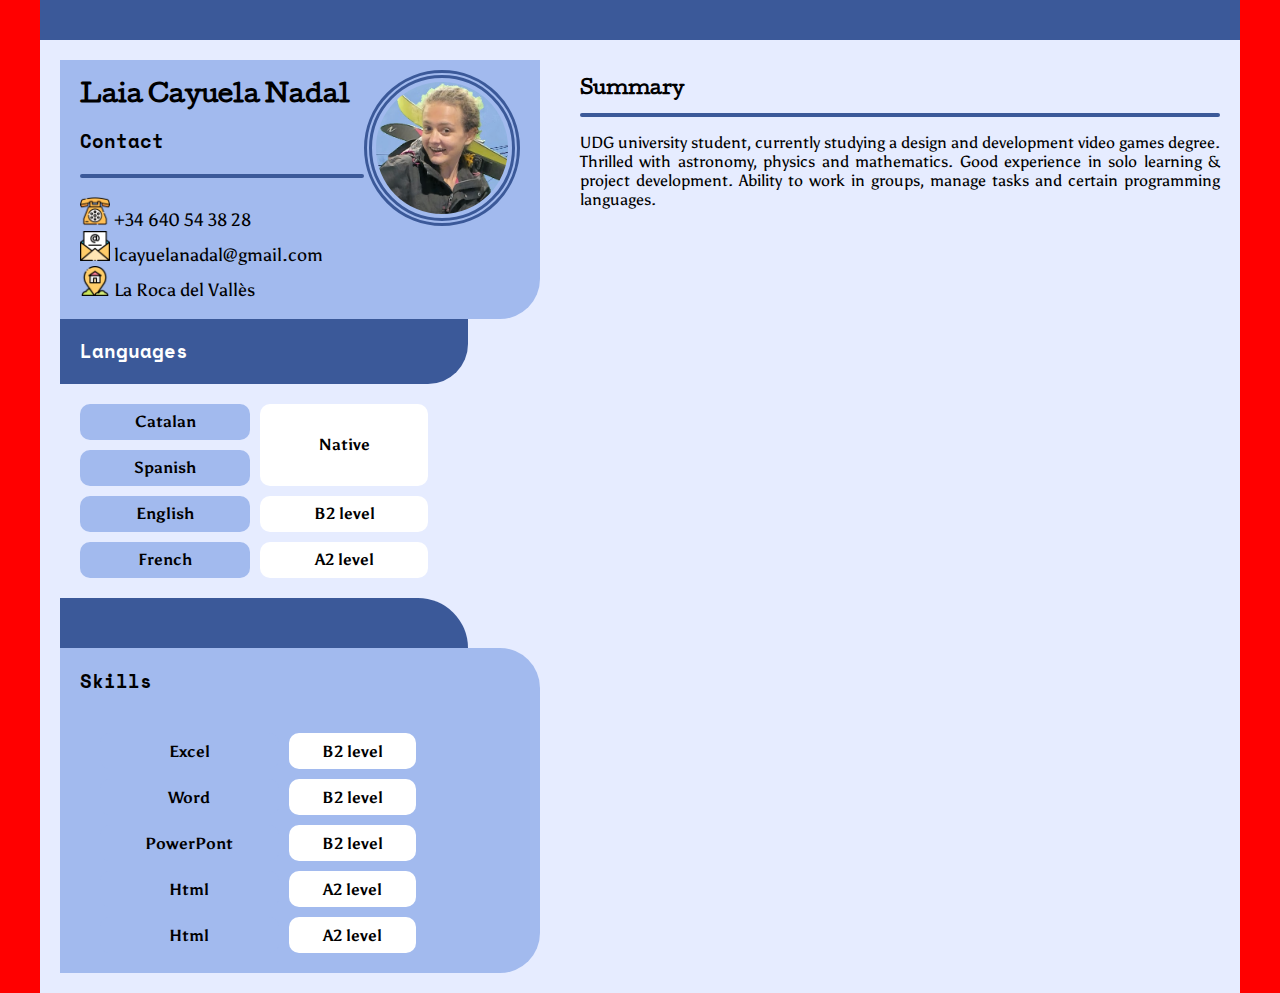
==== index.html @ 8aaf6382 "Rename cvproject.html to index.html" ====
<!DOCTYPE html>
<html>
    <head>
        <title> CV - Laia Cayuela Nadal </title>
        <link rel="stylesheet" href="CVstyle.css">
        <style> 
           @import url('https://fonts.googleapis.com/css2?family=Asul&family=Cutive&family=Space+Mono&display=swap');
        </style>
    </head>
    <body>
        <header> 
        </header>
        <aside>
            <body>
                <section class="Pestanya">
                    <img src="foto1.png" alt="Imatge Laia" class="rodona"> 
                    <h1 class="Usuari">Laia Cayuela Nadal</h1>
                    <h3>Contact</h3>
                    <hr> 
                    <dl>
                        <dt>
                            <img src="telefono.png" class="ListImg">
                            +34 640 54 38 28
                        </dt>
                        <dt>
                            <img src="correo-de-propaganda.png" class="ListImg">
                            lcayuelanadal@gmail.com
                        </dt>
                        <dt>
                            <img src="address.png" class="ListImg">
                            La Roca del Vallès
                        </dt>
                    <dl>  
                </section>
            </body>
            <section class="Idiomes">
                <header class="colored1">
                    <h3>Languages</h3>
                </header>
                <article>
                    <table>
                        <tr>
                            <td class="colored"><b>Catalan</b></td>
                            <th rowspan="2" class="nivell">Native</th>
                        </tr>
                        <tr>
                            <td class="colored"><b>Spanish</b></td>
                        </tr>
                        <tr>
                            <td class="colored"><b>English</b></td>
                            <td class="nivell">B2 level</td>
                        </tr>
                        <tr>
                            <td class="colored"><b>French</b></td>
                            <td class="nivell">A2 level</td> 
                        </tr>
                    </table>
                </article>
                <footer>
                </footer>
            </section>
            <section class="Pestanya" style="border-top-right-radius: 40px">
                <header>
                    <h3>Skills</h3>
                </header>
                <article>
                    <table class="skills">
                        <tr>
                            <td class="colored"><b>Excel</b></td>
                            <td class="nivell">B2 level</td>
                        </tr>
                        <tr>
                            <td class="colored"><b>Word</b></td>
                            <td class="nivell">B2 level</td>
                        </tr>
                        <tr>
                            <td class="colored"><b>PowerPont</b></td>
                            <td class="nivell">B2 level</td>
                        </tr>
                        <tr>
                            <td class="colored"><b>Html</b></td>
                            <td class="nivell">A2 level</td> 
                        </tr>
                        <tr>
                            <td class="colored"><b>Html</b></td>
                            <td class="nivell">A2 level</td> 
                        </tr>
                    </table>
                </article>
            </section>
        </aside> 
        <article>
            <h2>Summary</h2> 
            <hr> 
            <p>
                UDG university student, currently studying a design and development video games degree. 
                Thrilled with astronomy, physics and mathematics. 
                Good experience in solo learning & project development. 
                Ability to work in groups, manage tasks and certain programming languages.
            </p>
            <br>
        </article>


    </body>



</html>
---- CVstyle.css ----
/*image*/
.rodona{
    width: 30%;
    max-width: 200px;
    min-width: 110px;
    border-radius: 150px;
    border: 8px solid hwb(221 23% 40%);
    border-style: double;
    padding: 4px;
    float: right;
    position: relative;
    top:10px;
}

/* { outline: 1px solid white;}*/

/*Images on the list*/
.ListImg{
    width: 30px;
}

/*diferent background color for text*/
.colored{
    background-color: rgb(162, 186, 238);
    color: hwb(0 0% 100%);

}

.colored1{
    background-color: hwb(221 23% 40%);
    color: white;
}


/*inside the aside*/
.Pestanya{
    background-color: rgb(162, 186, 238);
    border-end-end-radius:40px;  
    padding-inline: 20px;
    padding-bottom: 0px;
    min-width:280px;
    float:left;
}

/*Title of the web*/
.Usuari{
    margin-bottom:10px;
    font-family: Cutive;
    font-size: x-large;
}

.Idiomes{
    display:grid;
    text-indent: 20px;
}

.skills{
   
}

aside{
    display: flex;
    float:left;
    flex-direction:column;
    margin: 20px;
    min-width:300px;
    width: 40%;
}

aside>section>header{
    border-end-end-radius: 40px;
    width: 85%;
}

aside>section>article{
    padding:10px;
    padding-left: 10px;

}

aside>section>footer{
    width: 85%;
    height: 50px;
    border-top-right-radius: 80px;
    background-color:hwb(221 23% 40%) ;
    
}

html{
    background-color: rgb(255, 0, 0);
    margin:auto;
    display: table;
}

body{
    background-color: rgb(230, 236, 255);  
    vertical-align: middle;
    max-width: 1200px;
    display:table-cell;
}

body>header{
    height: 40px;
    background-color: hwb(221 23% 40%);
}

body>article{
    padding-top: 20px;
    padding-inline: 20px;
    display:table-cell;
    min-width: 190px;
}

table{
    width: 80%;
    border-spacing: 10px;
    font-family: Asul;
}

th, td{
    border-radius: 10px; 
    padding: 3px;
    height: 30px;
    text-align: center;
}

.nivell{
    font-family: Asul;
    font-size:medium;
    font-weight:bold;
    background-color: white;
}

dt{
    font-family: Asul;
}

dl{
    font-size: large;
    font-style: normal;
}

p{
    font-family: Asul;
    text-align: justify;
}

h2{
    font-family: Cutive;
    font-size:large;
}

h3{
    font-family: Space Mono;
}

hr{
    background-color:  hwb(221 23% 40%);
    height: 2px;
    border-radius:20px;
    border-color: transparent;
}
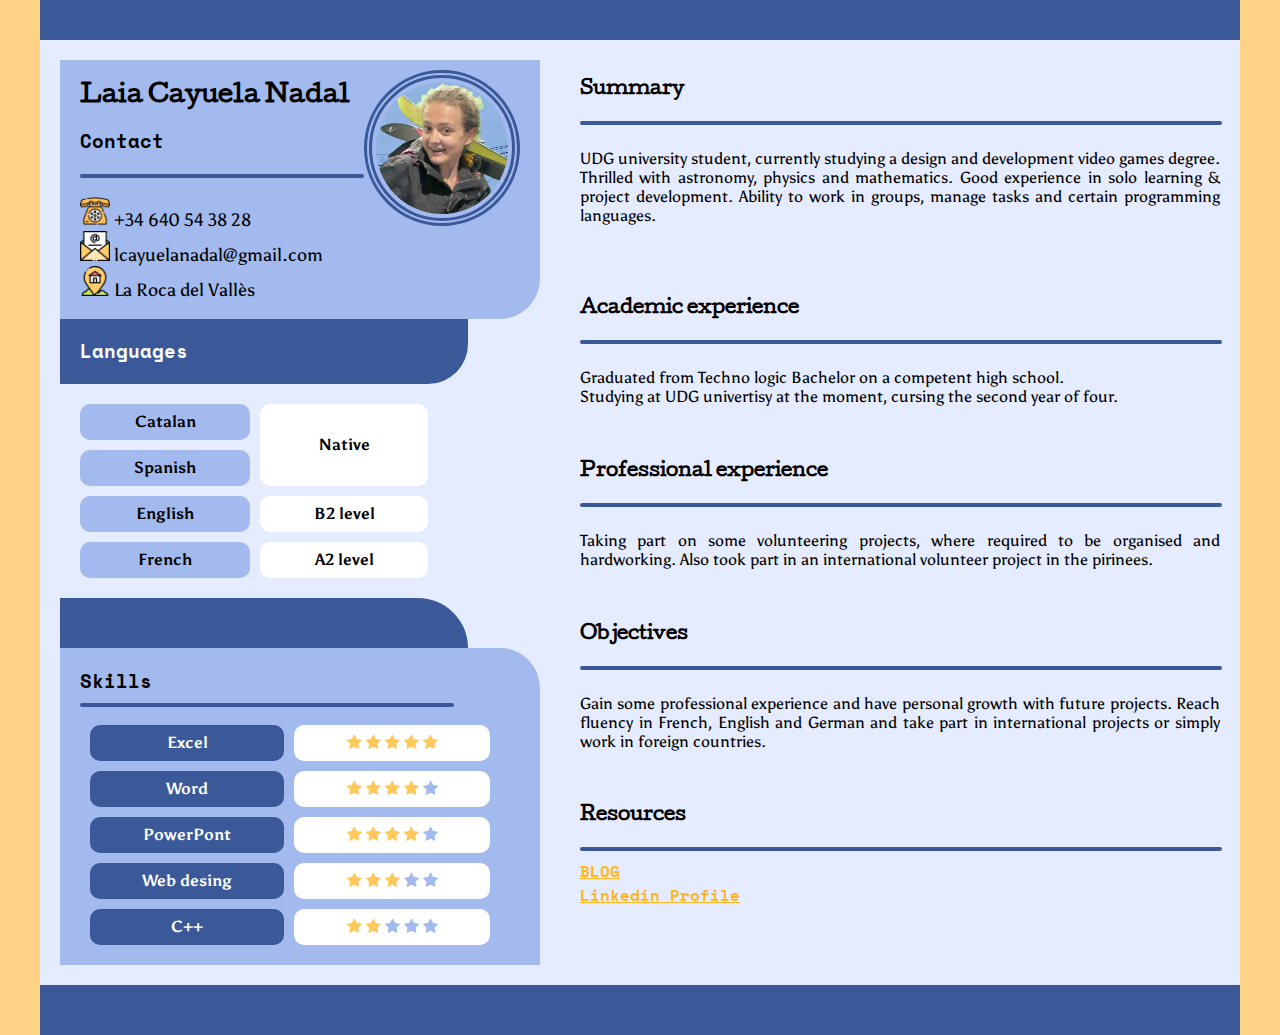
==== commit ef980ac6: "Update index.html" ====
--- a/index.html
+++ b/index.html
@@ -3,6 +3,7 @@
     <head>
         <title> CV - Laia Cayuela Nadal </title>
         <link rel="stylesheet" href="CVstyle.css">
+        <link rel="stylesheet" href="https://cdnjs.cloudflare.com/ajax/libs/font-awesome/4.7.0/css/font-awesome.min.css">
         <style> 
            @import url('https://fonts.googleapis.com/css2?family=Asul&family=Cutive&family=Space+Mono&display=swap');
         </style>
@@ -34,11 +35,11 @@
                 </section>
             </body>
             <section class="Idiomes">
-                <header class="colored1">
+                <header class="colored1" style="border-end-end-radius: 40px">
                     <h3>Languages</h3>
                 </header>
                 <article>
-                    <table>
+                    <table style="width:80%">
                         <tr>
                             <td class="colored"><b>Catalan</b></td>
                             <th rowspan="2" class="nivell">Native</th>
@@ -59,39 +60,69 @@
                 <footer>
                 </footer>
             </section>
-            <section class="Pestanya" style="border-top-right-radius: 40px">
+            <section class="Pestanya" style="border-top-right-radius: 40px;  border-end-end-radius: 0px">
                 <header>
-                    <h3>Skills</h3>
+                    <h3 style="margin-bottom:0px"><b>Skills</b></h3>
+                    <hr>
                 </header>
                 <article>
                     <table class="skills">
                         <tr>
-                            <td class="colored"><b>Excel</b></td>
-                            <td class="nivell">B2 level</td>
+                            <td class="colored1"><b>Excel</b></td>
+                            <td class="nivell">
+                                <span class="fa fa-star checked"></span>
+                                <span class="fa fa-star checked"></span>
+                                <span class="fa fa-star checked"></span>
+                                <span class="fa fa-star checked"></span>
+                                <span class="fa fa-star checked"></span>
+                            </td>
                         </tr>
                         <tr>
-                            <td class="colored"><b>Word</b></td>
-                            <td class="nivell">B2 level</td>
+                            <td class="colored1"><b>Word</b></td>
+                            <td class="nivell">
+                                <span class="fa fa-star checked"></span>
+                                <span class="fa fa-star checked"></span>
+                                <span class="fa fa-star checked"></span>
+                                <span class="fa fa-star checked"></span>
+                                <span class="fa fa-star"></span>
+                            </td>
                         </tr>
                         <tr>
-                            <td class="colored"><b>PowerPont</b></td>
-                            <td class="nivell">B2 level</td>
+                            <td class="colored1"><b>PowerPont</b></td>
+                            <td class="nivell"><span class="fa fa-star checked"></span>
+                                <span class="fa fa-star checked"></span>
+                                <span class="fa fa-star checked"></span>
+                                <span class="fa fa-star checked"></span>
+                                <span class="fa fa-star"></span>
+                            </td>
                         </tr>
                         <tr>
-                            <td class="colored"><b>Html</b></td>
-                            <td class="nivell">A2 level</td> 
+                            <td class="colored1"><b>Web desing</b></td>
+                            <td class="nivell">
+                                <span class="fa fa-star checked"></span>
+                                <span class="fa fa-star checked"></span>
+                                <span class="fa fa-star checked"></span>
+                                <span class="fa fa-star"></span>
+                                <span class="fa fa-star"></span>
+                            </td> 
                         </tr>
                         <tr>
-                            <td class="colored"><b>Html</b></td>
-                            <td class="nivell">A2 level</td> 
+                            <td class="colored1"><b>C++</b></td>
+                            <td class="nivell">
+                                <span class="fa fa-star checked"></span>
+                                <span class="fa fa-star checked"></span>
+                                <span class="fa fa-star"></span>
+                                <span class="fa fa-star"></span>
+                                <span class="fa fa-star"></span>
+                            </td> 
                         </tr>
                     </table>
                 </article>
             </section>
         </aside> 
-        <article>
+        <article class="side">
             <h2>Summary</h2> 
-            <hr> 
+            <hr>
             <p>
                 UDG university student, currently studying a design and development video games degree. 
                 Thrilled with astronomy, physics and mathematics. 
@@ -100,10 +131,39 @@
             </p>
             <br>
         </article>
+        <article class="side">
+            <h2>Academic experience</h2>
+            <hr>
+            <p>
+                Graduated from Techno logic Bachelor on a competent high school.
+                <br>Studying at UDG univertisy at the moment, cursing the second year of four.
 
-
+            </p>
+        </article>  
+        <article class="side">
+            <h2>Professional experience</h2>
+            <hr>
+            <p>
+                Taking part on some volunteering projects, where required to be organised and 
+                hardworking. Also took part in an international volunteer project in the pirinees.
+            </p>
+        </article> 
+        <article class="side">
+            <h2>Objectives</h2>
+            <hr>
+            <p>
+                Gain some professional experience and have personal growth with future projects. 
+                Reach fluency in French, English and German and 
+                take part in international projects or simply work in foreign countries.
+            </p>
+        </article>
+        <article class="side">
+            <h2>Resources</h2>
+            <hr>
+            <a href="https://sites.google.com/view/layuki-blog-gddv/p%C3%A0gina-principal">BLOG</a>
+            <a href="https://www.linkedin.com/in/laia-cayuela-nadal-44a7aa250?lipi=urn%3Ali%3Apage%3Ad_flagship3_profile_view_base_contact_details%3BBNl5RBAXSmy0miik7dwrYg%3D%3D">Linkedin Profile</a>
+        </article>  
+        <footer>
+        </footer>
     </body>
-
-
-
 </html>
--- a/CVstyle.css
+++ b/CVstyle.css
@@ -12,7 +12,7 @@
     top:10px;
 }
 
-/* { outline: 1px solid white;}*/
+
 
 /*Images on the list*/
 .ListImg{
@@ -31,13 +31,21 @@
     color: white;
 }
 
+.side{
+    display:flex;
+    flex-direction: column;
+    float:rigth;
+}
+
+.side>hr{
+    width: 100%;
+}
 
 /*inside the aside*/
 .Pestanya{
     background-color: rgb(162, 186, 238);
     border-end-end-radius:40px;  
     padding-inline: 20px;
-    padding-bottom: 0px;
     min-width:280px;
     float:left;
 }
@@ -54,8 +62,19 @@
     text-indent: 20px;
 }
 
+.fa-star{
+    color:rgb(162, 186, 238);
+}
+
+.checked {
+    color: #ffc85b;
+  }
+
 .skills{
-   
+   position: relative;
+   left:-10px;
+   margin-top:-10px;
+   width:100%;
 }
 
 aside{
@@ -68,14 +87,21 @@
 }
 
 aside>section>header{
-    border-end-end-radius: 40px;
     width: 85%;
 }
 
 aside>section>article{
     padding:10px;
     padding-left: 10px;
+    display: flex;
+}
 
+body>footer{
+    height: 50px; 
+    width:100%;
+    background-color:hwb(221 23% 40%) ;
+    display: flex;
+    flex-direction: column;
 }
 
 aside>section>footer{
@@ -87,9 +113,15 @@
 }
 
 html{
-    background-color: rgb(255, 0, 0);
+    background-color: #ffd285;
     margin:auto;
     display: table;
+}
+
+a{
+    font-family: Space Mono;
+    color:#ffb625;
+    font-weight: bold;
 }
 
 body{
@@ -112,7 +144,6 @@
 }
 
 table{
-    width: 80%;
     border-spacing: 10px;
     font-family: Asul;
 }
@@ -121,6 +152,7 @@
     border-radius: 10px; 
     padding: 3px;
     height: 30px;
+    padding-inline:10px;
     text-align: center;
 }
 
@@ -160,9 +192,3 @@
     border-radius:20px;
     border-color: transparent;
 }
-
-
-
-
-
-
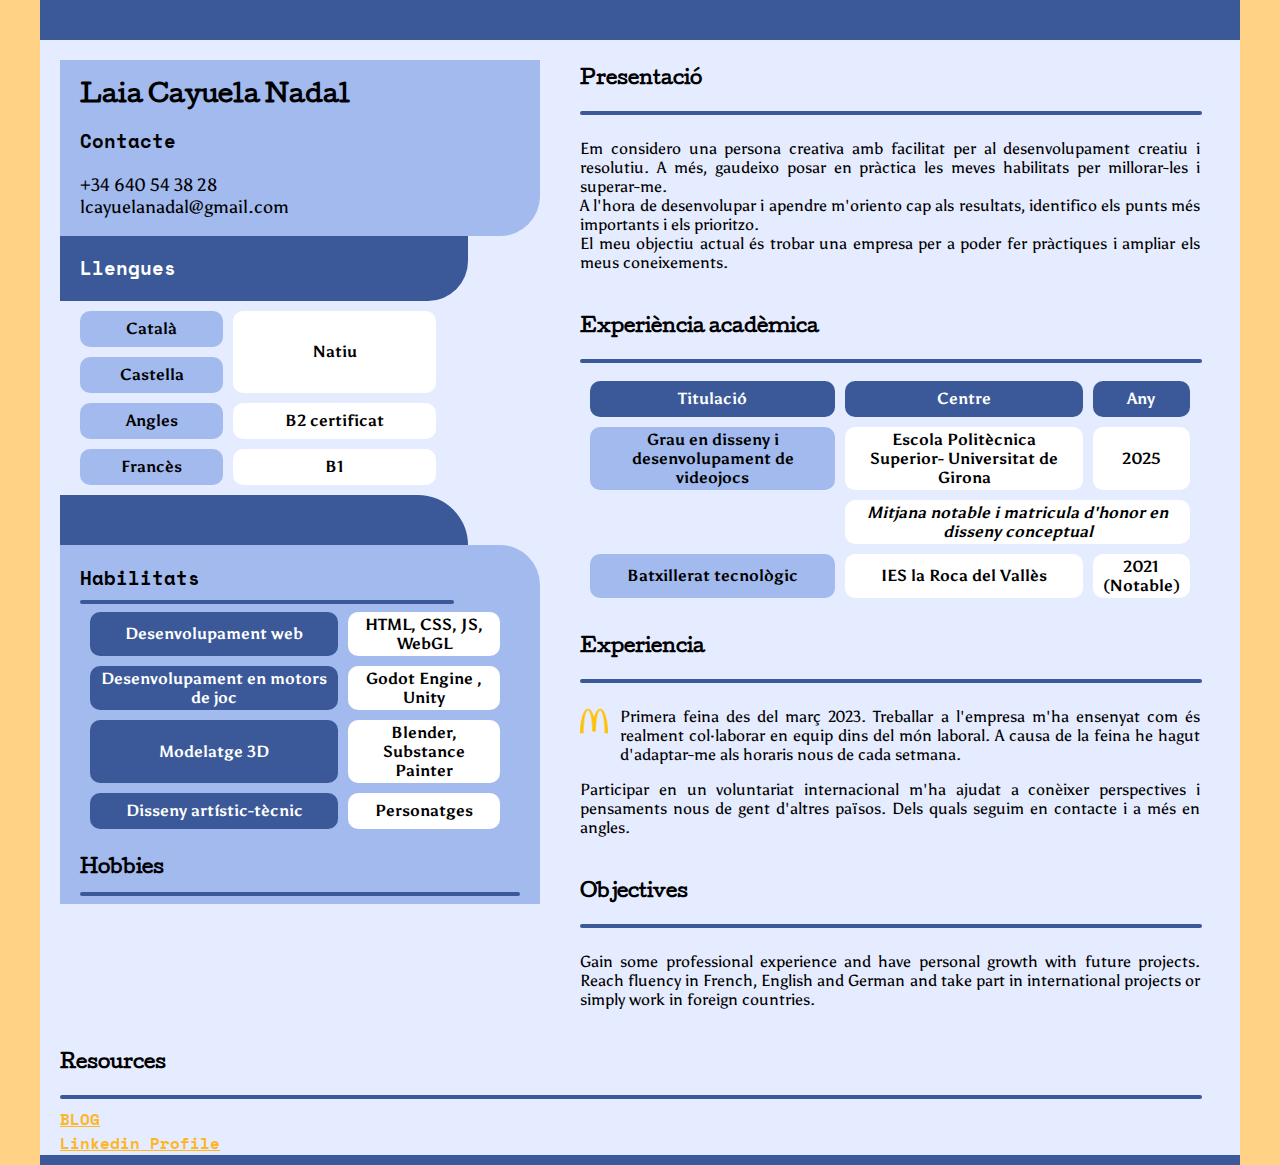
==== commit 2de91224: "cv" ====
--- a/index.html
+++ b/index.html
@@ -14,46 +14,42 @@
         <aside>
             <body>
                 <section class="Pestanya">
-                    <img src="foto1.png" alt="Imatge Laia" class="rodona"> 
+                    <!<img src="foto1.png" alt="Imatge Laia" class="rodona"> 
                     <h1 class="Usuari">Laia Cayuela Nadal</h1>
-                    <h3>Contact</h3>
-                    <hr> 
+                    <h3>Contacte</h3>
+                    <!hr> 
                     <dl>
                         <dt>
-                            <img src="telefono.png" class="ListImg">
+                            <!img src="telefono.png" class="ListImg">
                             +34 640 54 38 28
                         </dt>
                         <dt>
-                            <img src="correo-de-propaganda.png" class="ListImg">
+                            <!img src="correo-de-propaganda.png" class="ListImg">
                             lcayuelanadal@gmail.com
-                        </dt>
-                        <dt>
-                            <img src="address.png" class="ListImg">
-                            La Roca del Vallès
                         </dt>
                     <dl>  
                 </section>
             </body>
             <section class="Idiomes">
                 <header class="colored1" style="border-end-end-radius: 40px">
-                    <h3>Languages</h3>
+                    <h3>Llengues</h3>
                 </header>
                 <article>
                     <table style="width:80%">
                         <tr>
-                            <td class="colored"><b>Catalan</b></td>
-                            <th rowspan="2" class="nivell">Native</th>
+                            <td class="colored"><b>Català</b></td>
+                            <th rowspan="2" class="nivell">Natiu</th>
                         </tr>
                         <tr>
-                            <td class="colored"><b>Spanish</b></td>
+                            <td class="colored"><b>Castella</b></td>
                         </tr>
                         <tr>
-                            <td class="colored"><b>English</b></td>
-                            <td class="nivell">B2 level</td>
+                            <td class="colored"><b>Angles</b></td>
+                            <td class="nivell">B2 certificat</td>
                         </tr>
                         <tr>
-                            <td class="colored"><b>French</b></td>
-                            <td class="nivell">A2 level</td> 
+                            <td class="colored"><b>Francès</b></td>
+                            <td class="nivell">B1</td> 
                         </tr>
                     </table>
                 </article>
@@ -62,91 +58,96 @@
             </section>
             <section class="Pestanya" style="border-top-right-radius: 40px;  border-end-end-radius: 0px">
                 <header>
-                    <h3 style="margin-bottom:0px"><b>Skills</b></h3>
+                    <h3 style="margin-bottom:0px">Habilitats</b></h3>
                     <hr>
                 </header>
                 <article>
                     <table class="skills">
-                        <tr>
-                            <td class="colored1"><b>Excel</b></td>
+                        <tr >
+                            <td style="width:62%" class="colored1"><b>Desenvolupament web</b></td>
                             <td class="nivell">
-                                <span class="fa fa-star checked"></span>
-                                <span class="fa fa-star checked"></span>
-                                <span class="fa fa-star checked"></span>
-                                <span class="fa fa-star checked"></span>
-                                <span class="fa fa-star checked"></span>
+                                HTML, CSS, JS, WebGL
                             </td>
                         </tr>
                         <tr>
-                            <td class="colored1"><b>Word</b></td>
+                            <td class="colored1"><b>Desenvolupament en motors de joc</b></td>
                             <td class="nivell">
-                                <span class="fa fa-star checked"></span>
-                                <span class="fa fa-star checked"></span>
-                                <span class="fa fa-star checked"></span>
-                                <span class="fa fa-star checked"></span>
-                                <span class="fa fa-star"></span>
+                                Godot Engine , Unity
                             </td>
                         </tr>
                         <tr>
-                            <td class="colored1"><b>PowerPont</b></td>
-                            <td class="nivell"><span class="fa fa-star checked"></span>
-                                <span class="fa fa-star checked"></span>
-                                <span class="fa fa-star checked"></span>
-                                <span class="fa fa-star checked"></span>
-                                <span class="fa fa-star"></span>
+                            <td class="colored1"><b>Modelatge 3D</b></td>
+                            <td class="nivell">
+                                Blender, Substance Painter
                             </td>
                         </tr>
                         <tr>
-                            <td class="colored1"><b>Web desing</b></td>
+                            <td class="colored1"><b>Disseny artístic-tècnic</b></td>
                             <td class="nivell">
-                                <span class="fa fa-star checked"></span>
-                                <span class="fa fa-star checked"></span>
-                                <span class="fa fa-star checked"></span>
-                                <span class="fa fa-star"></span>
-                                <span class="fa fa-star"></span>
-                            </td> 
-                        </tr>
-                        <tr>
-                            <td class="colored1"><b>C++</b></td>
-                            <td class="nivell">
-                                <span class="fa fa-star checked"></span>
-                                <span class="fa fa-star checked"></span>
-                                <span class="fa fa-star"></span>
-                                <span class="fa fa-star"></span>
-                                <span class="fa fa-star"></span>
-                            </td> 
+                                Personatges 
+                            </td>
                         </tr>
                     </table>
                 </article>
+                <h2>Hobbies</h2>
+                <hr>
+                <dt>
+                    
+                </dt>
+                
             </section>
         </aside> 
         <article class="side">
-            <h2>Summary</h2> 
+            <h2>Presentació</h2> 
             <hr>
             <p>
-                UDG university student, currently studying a design and development video games degree. 
-                Thrilled with astronomy, physics and mathematics. 
-                Good experience in solo learning & project development. 
-                Ability to work in groups, manage tasks and certain programming languages.
-            </p>
-            <br>
+                Em considero una persona creativa amb facilitat per al desenvolupament creatiu i 
+                resolutiu. A més, gaudeixo posar en pràctica les meves habilitats per millorar-les i superar-me.
+                <br>
+                A l'hora de desenvolupar i apendre m'oriento cap als resultats, identifico els punts més importants
+                i els prioritzo.
+                <br>
+                El meu objectiu actual és trobar una empresa per a poder fer pràctiques i ampliar els meus coneixements.
+                </p>
         </article>
         <article class="side">
-            <h2>Academic experience</h2>
+            <h2>Experiència acadèmica</h2>
             <hr>
-            <p>
-                Graduated from Techno logic Bachelor on a competent high school.
-                <br>Studying at UDG univertisy at the moment, cursing the second year of four.
-
-            </p>
+            <table style="width:100%">
+                <tr>
+                    <th   class="colored1" style="width:45%"><b>Titulació</b></th>
+                    <th  class="colored1" style="width:45%">Centre</th>
+                    <th  class="colored1" style="width:10%">Any</th>
+                </tr>
+                <tr>
+                    <td class="colored"><b>Grau en disseny i desenvolupament de videojocs </b></td>
+                    <td  class="nivell">Escola Politècnica Superior- Universitat de Girona</td>
+                    <td  class="nivell">2025</td>
+                </tr>
+                <tr>
+                    <td></td>
+                    <td  colspan="2" class="nivell"><em>Mitjana notable i matricula d'honor en disseny conceptual</em></td>
+                </tr>
+                <tr>
+                    <td class="colored"><b>Batxillerat tecnològic</b></td>
+                    <td class="nivell">IES la Roca del Vallès</td>
+                    <td  class="nivell">2021 (Notable)</td>
+                </tr>
+            </table>
         </article>  
         <article class="side">
-            <h2>Professional experience</h2>
+            <h2>Experiencia </h2>
             <hr>
-            <p>
-                Taking part on some volunteering projects, where required to be organised and 
-                hardworking. Also took part in an international volunteer project in the pirinees.
-            </p>
+                <ul class="MacD">
+                    <li >         
+                        Primera feina des del març 2023. Treballar a l'empresa m'ha ensenyat com és realment col·laborar en equip 
+                        dins del món laboral. A causa de la feina he hagut d'adaptar-me als horaris nous de cada setmana.
+                    </li>
+                </ul>
+                <p>
+                    Participar en un voluntariat internacional m'ha ajudat a conèixer perspectives i pensaments 
+                    nous de gent d'altres països. Dels quals seguim en contacte i a més en angles. 
+                </p>
         </article> 
         <article class="side">
             <h2>Objectives</h2>
--- a/CVstyle.css
+++ b/CVstyle.css
@@ -12,11 +12,19 @@
     top:10px;
 }
 
-
+.MacD{
+    list-style: none;
+    background-image: url('mcd.png');
+    background-repeat: no-repeat;
+    background-position: top-left;
+    background-size: 28px;
+    margin-bottom: 0px;
+}
 
 /*Images on the list*/
 .ListImg{
-    width: 30px;
+    width: 20px;
+    padding-right: 8px;
 }
 
 /*diferent background color for text*/
@@ -77,6 +85,11 @@
    width:100%;
 }
 
+li{
+    font-family: Asul;
+    text-align: justify;
+}
+
 aside{
     display: flex;
     float:left;
@@ -91,13 +104,13 @@
 }
 
 aside>section>article{
-    padding:10px;
+    /*padding:10px;*/
     padding-left: 10px;
     display: flex;
 }
 
 body>footer{
-    height: 50px; 
+    height:10px; 
     width:100%;
     background-color:hwb(221 23% 40%) ;
     display: flex;
@@ -137,10 +150,11 @@
 }
 
 body>article{
-    padding-top: 20px;
+    padding-top: 10px;
     padding-inline: 20px;
     display:table-cell;
     min-width: 190px;
+    margin-right: 20px;
 }
 
 table{
@@ -165,6 +179,7 @@
 
 dt{
     font-family: Asul;
+    display: flex;
 }
 
 dl{
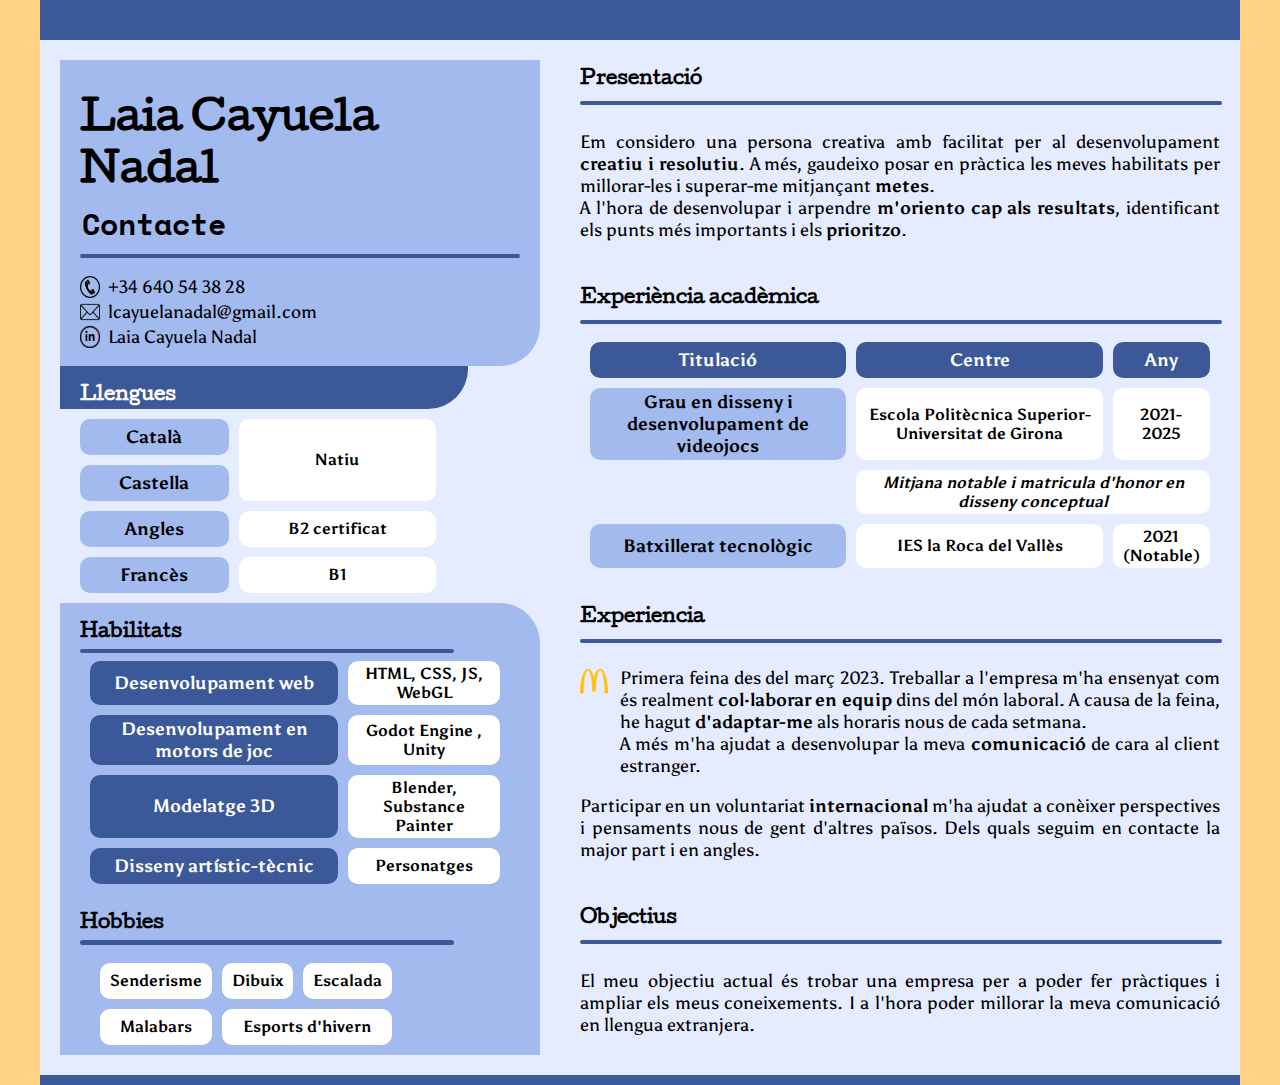
==== commit 163d868c: "a" ====
--- a/index.html
+++ b/index.html
@@ -17,22 +17,26 @@
                     <!<img src="foto1.png" alt="Imatge Laia" class="rodona"> 
                     <h1 class="Usuari">Laia Cayuela Nadal</h1>
                     <h3>Contacte</h3>
-                    <!hr> 
+                    <hr> 
                     <dl>
                         <dt>
-                            <!img src="telefono.png" class="ListImg">
+                            <img src="telefono.png" class="ListImg">
                             +34 640 54 38 28
                         </dt>
                         <dt>
-                            <!img src="correo-de-propaganda.png" class="ListImg">
+                            <img src="correo-de-propaganda.png" class="ListImg">
                             lcayuelanadal@gmail.com
+                        </dt>
+                        <dt>
+                            <img src="lnkdnl.png" class="ListImg">
+                           Laia Cayuela Nadal
                         </dt>
                     <dl>  
                 </section>
             </body>
             <section class="Idiomes">
                 <header class="colored1" style="border-end-end-radius: 40px">
-                    <h3>Llengues</h3>
+                    <h2>Llengues</h2>
                 </header>
                 <article>
                     <table style="width:80%">
@@ -53,12 +57,10 @@
                         </tr>
                     </table>
                 </article>
-                <footer>
-                </footer>
             </section>
             <section class="Pestanya" style="border-top-right-radius: 40px;  border-end-end-radius: 0px">
                 <header>
-                    <h3 style="margin-bottom:0px">Habilitats</b></h3>
+                    <h2>Habilitats</h2>
                     <hr>
                 </header>
                 <article>
@@ -89,11 +91,24 @@
                         </tr>
                     </table>
                 </article>
-                <h2>Hobbies</h2>
-                <hr>
-                <dt>
-                    
-                </dt>
+                <header>
+                    <h2>Hobbies</h2>
+                    <hr style = "height: 3px;">
+                </header>
+                <article>
+                        <table>
+                            <tr>
+                                <td class="nivell">Senderisme</td>
+                                <td class="nivell">Dibuix</td>
+                                <td class="nivell">Escalada</td>
+                            </tr>
+                            <tr>
+                                <td class="nivell">Malabars</td>
+                                <td colspan="2"class="nivell">Esports d'hivern</td>
+                            </tr>
+                        </table>
+                </article>
+               
                 
             </section>
         </aside> 
@@ -101,13 +116,12 @@
             <h2>Presentació</h2> 
             <hr>
             <p>
-                Em considero una persona creativa amb facilitat per al desenvolupament creatiu i 
-                resolutiu. A més, gaudeixo posar en pràctica les meves habilitats per millorar-les i superar-me.
+                Em considero una persona creativa amb facilitat per al desenvolupament <strong>creatiu i 
+                resolutiu</strong>. A més, gaudeixo posar en pràctica les meves habilitats per millorar-les i superar-me 
+                mitjançant <strong>metes</strong>. 
                 <br>
-                A l'hora de desenvolupar i apendre m'oriento cap als resultats, identifico els punts més importants
-                i els prioritzo.
-                <br>
-                El meu objectiu actual és trobar una empresa per a poder fer pràctiques i ampliar els meus coneixements.
+                A l'hora de desenvolupar i arpendre <strong>m'oriento cap als resultats</strong>, identificant els punts més importants
+                i els <strong>prioritzo</strong>.
                 </p>
         </article>
         <article class="side">
@@ -122,7 +136,7 @@
                 <tr>
                     <td class="colored"><b>Grau en disseny i desenvolupament de videojocs </b></td>
                     <td  class="nivell">Escola Politècnica Superior- Universitat de Girona</td>
-                    <td  class="nivell">2025</td>
+                    <td  class="nivell">2021-2025</td>
                 </tr>
                 <tr>
                     <td></td>
@@ -140,30 +154,25 @@
             <hr>
                 <ul class="MacD">
                     <li >         
-                        Primera feina des del març 2023. Treballar a l'empresa m'ha ensenyat com és realment col·laborar en equip 
-                        dins del món laboral. A causa de la feina he hagut d'adaptar-me als horaris nous de cada setmana.
+                        Primera feina des del març 2023. Treballar a l'empresa m'ha ensenyat com és realment <strong>col·laborar en equip</strong> 
+                        dins del món laboral. A causa de la feina, he hagut <strong>d'adaptar-me</strong> als horaris nous de cada setmana.
+                        <br>
+                        A més m'ha ajudat a desenvolupar la meva <strong>comunicació</strong> de cara al client estranger.
                     </li>
                 </ul>
                 <p>
-                    Participar en un voluntariat internacional m'ha ajudat a conèixer perspectives i pensaments 
-                    nous de gent d'altres països. Dels quals seguim en contacte i a més en angles. 
+                    Participar en un voluntariat <strong> internacional </strong>m'ha ajudat a conèixer perspectives i pensaments 
+                    nous de gent d'altres països. Dels quals seguim en contacte la major part i en angles. 
                 </p>
         </article> 
         <article class="side">
-            <h2>Objectives</h2>
+            <h2>Objectius</h2>
             <hr>
             <p>
-                Gain some professional experience and have personal growth with future projects. 
-                Reach fluency in French, English and German and 
-                take part in international projects or simply work in foreign countries.
+                El meu objectiu actual és trobar una empresa per a poder fer pràctiques i ampliar els meus coneixements. I a l'hora poder
+                millorar la meva comunicació en llengua extranjera. 
             </p>
         </article>
-        <article class="side">
-            <h2>Resources</h2>
-            <hr>
-            <a href="https://sites.google.com/view/layuki-blog-gddv/p%C3%A0gina-principal">BLOG</a>
-            <a href="https://www.linkedin.com/in/laia-cayuela-nadal-44a7aa250?lipi=urn%3Ali%3Apage%3Ad_flagship3_profile_view_base_contact_details%3BBNl5RBAXSmy0miik7dwrYg%3D%3D">Linkedin Profile</a>
-        </article>  
         <footer>
         </footer>
     </body>
--- a/CVstyle.css
+++ b/CVstyle.css
@@ -62,7 +62,7 @@
 .Usuari{
     margin-bottom:10px;
     font-family: Cutive;
-    font-size: x-large;
+    font-size: 40px;
 }
 
 .Idiomes{
@@ -154,7 +154,7 @@
     padding-inline: 20px;
     display:table-cell;
     min-width: 190px;
-    margin-right: 20px;
+    padding-right: 20px;
 }
 
 table{
@@ -176,10 +176,15 @@
     font-weight:bold;
     background-color: white;
 }
+dt,p,li,td,th{
+    font-size: 18px;
+}
 
 dt{
     font-family: Asul;
     display: flex;
+    margin-bottom: 3px;
+    
 }
 
 dl{
@@ -195,9 +200,12 @@
 h2{
     font-family: Cutive;
     font-size:large;
+    margin-bottom: 5px;
 }
 
 h3{
+    font-size: 30px;
+    margin:2px;
     font-family: Space Mono;
 }
 
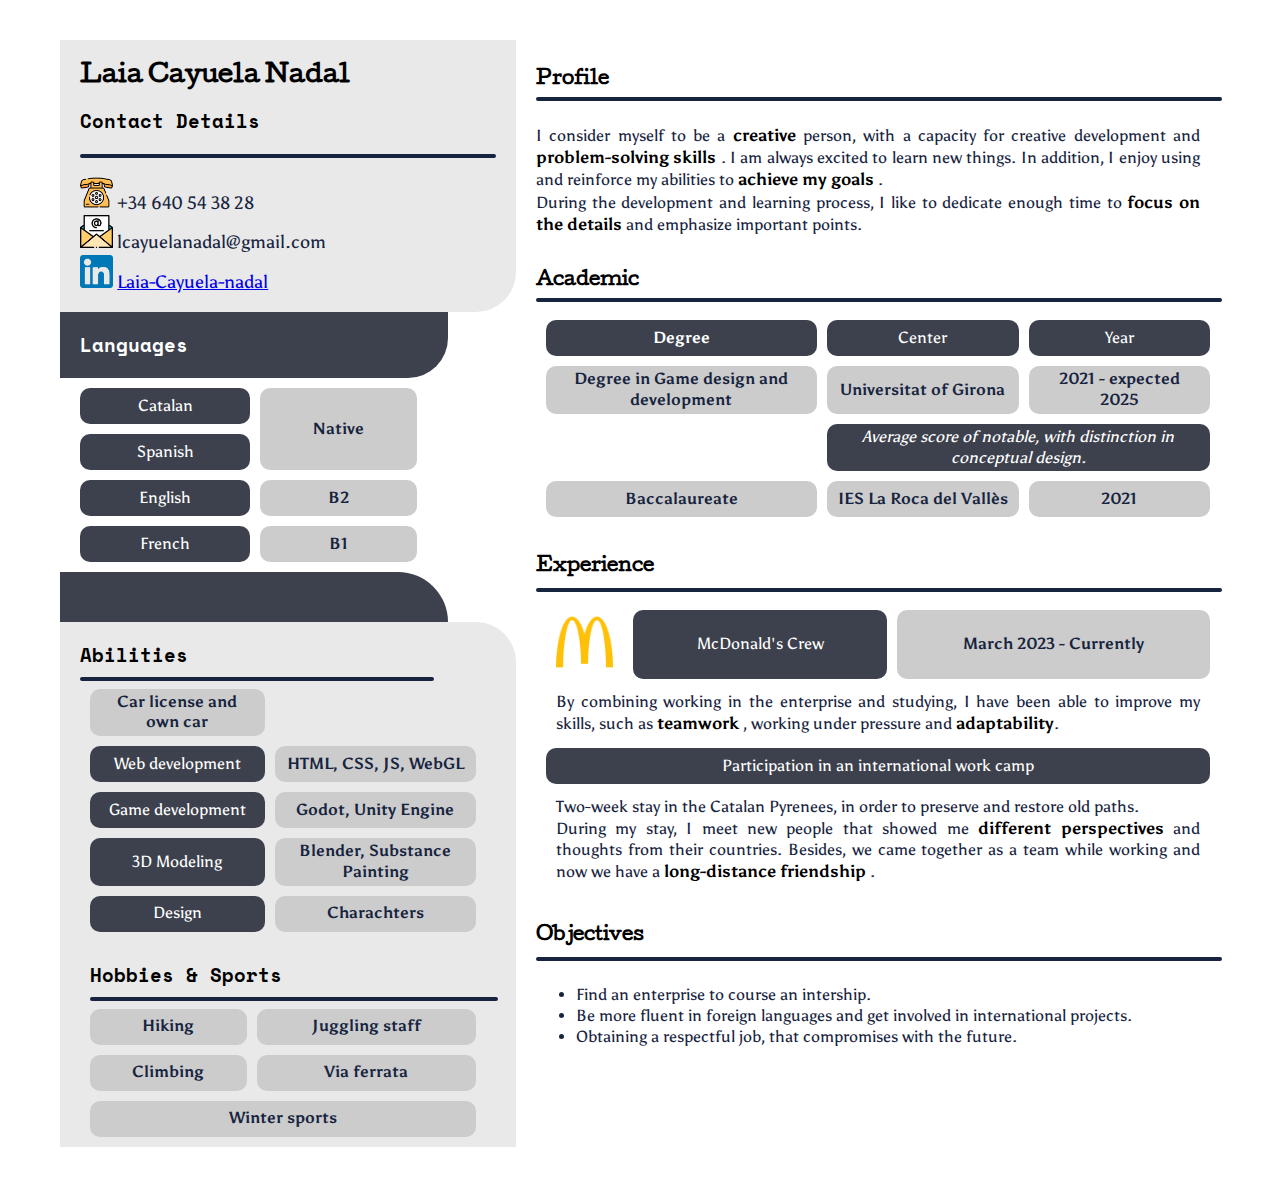
==== commit 0662ea5e: "Change index" ====
--- a/index.html
+++ b/index.html
@@ -8,15 +8,16 @@
            @import url('https://fonts.googleapis.com/css2?family=Asul&family=Cutive&family=Space+Mono&display=swap');
         </style>
     </head>
+    <header>
+        
+    </header>
     <body>
-        <header> 
-        </header>
         <aside>
             <body>
                 <section class="Pestanya">
-                    <!<img src="foto1.png" alt="Imatge Laia" class="rodona"> 
+                    <!img src="foto3.jpeg" alt="Imatge Laia" class="rodona"> 
                     <h1 class="Usuari">Laia Cayuela Nadal</h1>
-                    <h3>Contacte</h3>
+                    <h3>Contact Details</h3>
                     <hr> 
                     <dl>
                         <dt>
@@ -28,152 +29,168 @@
                             lcayuelanadal@gmail.com
                         </dt>
                         <dt>
-                            <img src="lnkdnl.png" class="ListImg">
-                           Laia Cayuela Nadal
+                            <img src="Linkedin.png" class="ListImg">
+                            <a href="www.linkedin.com/in/laia-cayuela-nadal-">Laia-Cayuela-nadal</a>
                         </dt>
                     <dl>  
                 </section>
             </body>
             <section class="Idiomes">
                 <header class="colored1" style="border-end-end-radius: 40px">
-                    <h2>Llengues</h2>
+                    <h3>Languages</h3>
                 </header>
                 <article>
                     <table style="width:80%">
                         <tr>
-                            <td class="colored"><b>Català</b></td>
-                            <th rowspan="2" class="nivell">Natiu</th>
+                            <td class="colored">Catalan</td>
+                            <th rowspan="2" class="nivell">Native</th>
                         </tr>
                         <tr>
-                            <td class="colored"><b>Castella</b></td>
+                            <td class="colored">Spanish</td>
                         </tr>
                         <tr>
-                            <td class="colored"><b>Angles</b></td>
-                            <td class="nivell">B2 certificat</td>
+                            <td class="colored">English</td>
+                            <td class="nivell">B2 </td>
                         </tr>
                         <tr>
-                            <td class="colored"><b>Francès</b></td>
+                            <td class="colored">French</td>
                             <td class="nivell">B1</td> 
                         </tr>
                     </table>
                 </article>
+                <footer>
+                </footer>
             </section>
             <section class="Pestanya" style="border-top-right-radius: 40px;  border-end-end-radius: 0px">
                 <header>
-                    <h2>Habilitats</h2>
+                    <h3 style="margin-bottom:0px"><b>Abilities</b></h3>
                     <hr>
                 </header>
-                <article>
+                <article class="side">
                     <table class="skills">
-                        <tr >
-                            <td style="width:62%" class="colored1"><b>Desenvolupament web</b></td>
+                        <td class="nivell">Car license and own car</td>
+                        <tr>
+                            <td class="colored1">Web development</td>
                             <td class="nivell">
-                                HTML, CSS, JS, WebGL
+                               HTML, CSS, JS, WebGL
                             </td>
                         </tr>
                         <tr>
-                            <td class="colored1"><b>Desenvolupament en motors de joc</b></td>
+                            <td class="colored1">Game development</td>
                             <td class="nivell">
-                                Godot Engine , Unity
+                               Godot, Unity Engine
                             </td>
                         </tr>
                         <tr>
-                            <td class="colored1"><b>Modelatge 3D</b></td>
+                            <td class="colored1">3D Modeling</td>
                             <td class="nivell">
-                                Blender, Substance Painter
-                            </td>
+                                Blender, Substance Painting
+                            </td> 
                         </tr>
                         <tr>
-                            <td class="colored1"><b>Disseny artístic-tècnic</b></td>
+                            <td class="colored1">Design</td>
                             <td class="nivell">
-                                Personatges 
-                            </td>
+                                Charachters
+                            </td> 
+                        </tr>
+                    </table>
+                    <h3 style="margin-bottom:0px"><b>Hobbies & Sports</b></h3>
+                    <hr>
+                    <table class="skills">
+                        <tr>
+                            <td class="nivell"><b>Hiking</b></td>
+                            <td class="nivell"><b>Juggling staff</b></td>
+                        </tr>
+                        <tr>
+                            <td class="nivell"><b>Climbing</b></td>
+                            <td class="nivell"><b>Via ferrata</b></td>
+                        </tr>
+                        <tr>
+                          <td class="nivell" colspan="2"><b>Winter sports</b></td>  
                         </tr>
                     </table>
                 </article>
-                <header>
-                    <h2>Hobbies</h2>
-                    <hr style = "height: 3px;">
-                </header>
-                <article>
-                        <table>
-                            <tr>
-                                <td class="nivell">Senderisme</td>
-                                <td class="nivell">Dibuix</td>
-                                <td class="nivell">Escalada</td>
-                            </tr>
-                            <tr>
-                                <td class="nivell">Malabars</td>
-                                <td colspan="2"class="nivell">Esports d'hivern</td>
-                            </tr>
-                        </table>
-                </article>
-               
-                
             </section>
         </aside> 
         <article class="side">
-            <h2>Presentació</h2> 
+            <h2 style="margin-bottom:1px">Profile</h2> 
             <hr>
             <p>
-                Em considero una persona creativa amb facilitat per al desenvolupament <strong>creatiu i 
-                resolutiu</strong>. A més, gaudeixo posar en pràctica les meves habilitats per millorar-les i superar-me 
-                mitjançant <strong>metes</strong>. 
+                I consider myself to be a <strong>creative</strong> person, with a capacity for creative development and <strong>problem-solving skills</strong> . 
+                I am always excited to learn new things.
+                In addition, I enjoy using and reinforce my abilities to <strong>achieve my goals</strong> .
                 <br>
-                A l'hora de desenvolupar i arpendre <strong>m'oriento cap als resultats</strong>, identificant els punts més importants
-                i els <strong>prioritzo</strong>.
-                </p>
+                During the development and learning process, I like to dedicate enough time to <strong>focus on the details </strong>and emphasize important points. 
+            </p>
         </article>
         <article class="side">
-            <h2>Experiència acadèmica</h2>
+            <h2 style="margin-bottom:1px">Academic </h2>
             <hr>
-            <table style="width:100%">
-                <tr>
-                    <th   class="colored1" style="width:45%"><b>Titulació</b></th>
-                    <th  class="colored1" style="width:45%">Centre</th>
-                    <th  class="colored1" style="width:10%">Any</th>
+                <table>
+                    <tr>
+                        <td class="colored"><b>Degree</b></td>
+                        <td class="colored">Center</td>
+                        <td class="colored">Year</td>
+                    </tr> 
+                    <tr>
+                        <td class="nivell"><b>Degree in Game design and development</b></td>
+                        <td class="nivell"><b>Universitat of Girona</b></td>
+                        <td class="nivell"><b>2021 - expected 2025</b></td>
+                    </tr>  
+                    <tr>
+                        <td ><b></b></td>
+                        <td class="colored1" colspan="2"><i>Average score of notable, with distinction in conceptual design.</i></td>
+                    </tr> 
+                    <tr>
+                        <td class="nivell"><b>Baccalaureate</b></td>
+                        <td class="nivell"><b>IES La Roca del Vallès</b></td>
+                        <td class="nivell"><b>2021</b></td>
+                    </tr>
+                   
+                </table>
+        </article>  
+        <article class="side">
+            <h2 style="margin-bottom:5px">Experience</h2>
+            <hr>
+            <table>
+                <tr>  
+                    <td style="width:12%"><img src="mcd.png" class="McDo"></td>
+                    <td class="colored">McDonald's Crew</td>
+                    <td class="nivell">March 2023 - Currently</td>
                 </tr>
                 <tr>
-                    <td class="colored"><b>Grau en disseny i desenvolupament de videojocs </b></td>
-                    <td  class="nivell">Escola Politècnica Superior- Universitat de Girona</td>
-                    <td  class="nivell">2021-2025</td>
+                    <td colspan="3" class="EXP">
+                        By combining working in the enterprise and studying, I have been able to improve my skills, such as 
+                        <strong>teamwork </strong>, working under pressure and <strong>adaptability</strong>.
+                        <br>
+                    </td>
+                <tr> 
+                    <td class="colored" colspan="3">
+                        Participation in an international work camp
+                    </td>
                 </tr>
                 <tr>
-                    <td></td>
-                    <td  colspan="2" class="nivell"><em>Mitjana notable i matricula d'honor en disseny conceptual</em></td>
+                    <td colspan="3" class="EXP">
+                        Two-week stay in the Catalan Pyrenees, in order to preserve and restore old paths.
+                        <br>
+                        During my stay, I meet new people that showed me <strong>different perspectives</strong> and thoughts from their countries. 
+                        Besides, we came together as a team while working and now we have a <strong>long-distance friendship</strong> . 
+                    </td>
                 </tr>
-                <tr>
-                    <td class="colored"><b>Batxillerat tecnològic</b></td>
-                    <td class="nivell">IES la Roca del Vallès</td>
-                    <td  class="nivell">2021 (Notable)</td>
-                </tr>
+                
             </table>
-        </article>  
-        <article class="side">
-            <h2>Experiencia </h2>
-            <hr>
-                <ul class="MacD">
-                    <li >         
-                        Primera feina des del març 2023. Treballar a l'empresa m'ha ensenyat com és realment <strong>col·laborar en equip</strong> 
-                        dins del món laboral. A causa de la feina, he hagut <strong>d'adaptar-me</strong> als horaris nous de cada setmana.
-                        <br>
-                        A més m'ha ajudat a desenvolupar la meva <strong>comunicació</strong> de cara al client estranger.
-                    </li>
-                </ul>
-                <p>
-                    Participar en un voluntariat <strong> internacional </strong>m'ha ajudat a conèixer perspectives i pensaments 
-                    nous de gent d'altres països. Dels quals seguim en contacte la major part i en angles. 
-                </p>
         </article> 
         <article class="side">
-            <h2>Objectius</h2>
+            <h2 style="margin-bottom:5px">Objectives</h2>
             <hr>
-            <p>
-                El meu objectiu actual és trobar una empresa per a poder fer pràctiques i ampliar els meus coneixements. I a l'hora poder
-                millorar la meva comunicació en llengua extranjera. 
-            </p>
+            <ul>
+                <li>Find an enterprise to course an intership. </li>
+                <li>Be more fluent in foreign languages and get involved in international projects. </li> 
+                <li>Obtaining a respectful job, that compromises with the future.</li>
+            </ul>
         </article>
         <footer>
+
         </footer>
     </body>
 </html>
--- a/CVstyle.css
+++ b/CVstyle.css
@@ -3,8 +3,8 @@
     width: 30%;
     max-width: 200px;
     min-width: 110px;
-    border-radius: 150px;
-    border: 8px solid hwb(221 23% 40%);
+    border-radius: 140px;
+    border: 8px solid hwb(0 100% 0%);
     border-style: double;
     padding: 4px;
     float: right;
@@ -12,30 +12,33 @@
     top:10px;
 }
 
-.MacD{
-    list-style: none;
-    background-image: url('mcd.png');
-    background-repeat: no-repeat;
-    background-position: top-left;
-    background-size: 28px;
-    margin-bottom: 0px;
+strong{
+    font-size:107%;
+    color: black;
+}
+
+.EXP{
+    text-align: justify;
 }
 
 /*Images on the list*/
 .ListImg{
-    width: 20px;
-    padding-right: 8px;
+    width: 8%;
+}
+
+.McDo{
+    width: 100%;
 }
 
 /*diferent background color for text*/
 .colored{
-    background-color: rgb(162, 186, 238);
-    color: hwb(0 0% 100%);
+    background-color: hwb(224 24% 70%);
+    color: white;
 
 }
 
 .colored1{
-    background-color: hwb(221 23% 40%);
+    background-color: hwb(224 24% 70%);
     color: white;
 }
 
@@ -49,9 +52,13 @@
     width: 100%;
 }
 
+.side>p{
+    padding-right: 20px;
+}
+
 /*inside the aside*/
 .Pestanya{
-    background-color: rgb(162, 186, 238);
+    background-color: rgb(233, 233, 233);
     border-end-end-radius:40px;  
     padding-inline: 20px;
     min-width:280px;
@@ -62,7 +69,7 @@
 .Usuari{
     margin-bottom:10px;
     font-family: Cutive;
-    font-size: 40px;
+    font-size: x-large;
 }
 
 .Idiomes{
@@ -71,11 +78,11 @@
 }
 
 .fa-star{
-    color:rgb(162, 186, 238);
+    color:rgb(255, 255, 255);
 }
 
 .checked {
-    color: #ffc85b;
+    color: #000000;
   }
 
 .skills{
@@ -85,18 +92,13 @@
    width:100%;
 }
 
-li{
-    font-family: Asul;
-    text-align: justify;
-}
-
 aside{
     display: flex;
     float:left;
     flex-direction:column;
-    margin: 20px;
+    margin-left: 20px;
     min-width:300px;
-    width: 40%;
+    width: 38%;
 }
 
 aside>section>header{
@@ -104,15 +106,15 @@
 }
 
 aside>section>article{
-    /*padding:10px;*/
+    padding:10;
     padding-left: 10px;
     display: flex;
 }
 
 body>footer{
-    height:10px; 
+    height: 50px; 
     width:100%;
-    background-color:hwb(221 23% 40%) ;
+    background-color:hwb(0 100% 0%) ;
     display: flex;
     flex-direction: column;
 }
@@ -121,24 +123,19 @@
     width: 85%;
     height: 50px;
     border-top-right-radius: 80px;
-    background-color:hwb(221 23% 40%) ;
+    background-color: hwb(224 24% 70%);
     
 }
 
 html{
-    background-color: #ffd285;
+    background-color: #ffffff;
     margin:auto;
     display: table;
 }
 
-a{
-    font-family: Space Mono;
-    color:#ffb625;
-    font-weight: bold;
-}
 
 body{
-    background-color: rgb(230, 236, 255);  
+    background-color: rgb(255, 255, 255);  
     vertical-align: middle;
     max-width: 1200px;
     display:table-cell;
@@ -146,7 +143,7 @@
 
 body>header{
     height: 40px;
-    background-color: hwb(221 23% 40%);
+    background-color: hwb(0 100% 0%);
 }
 
 body>article{
@@ -154,7 +151,6 @@
     padding-inline: 20px;
     display:table-cell;
     min-width: 190px;
-    padding-right: 20px;
 }
 
 table{
@@ -167,51 +163,57 @@
     padding: 3px;
     height: 30px;
     padding-inline:10px;
+    line-height: 1.3;
     text-align: center;
+    color:  hwb(221 9% 75%);
 }
 
 .nivell{
     font-family: Asul;
     font-size:medium;
     font-weight:bold;
-    background-color: white;
-}
-dt,p,li,td,th{
-    font-size: 18px;
-}
-
-dt{
-    font-family: Asul;
-    display: flex;
-    margin-bottom: 3px;
-    
+    background-color: rgb(204, 204, 204);
+
+}
+
+dt,li{
+    font-family: Asul;
+    color:  hwb(221 9% 75%);
+    line-height: 1.3;
 }
 
 dl{
     font-size: large;
     font-style: normal;
+    color:  hwb(221 9% 75%);
 }
 
 p{
     font-family: Asul;
     text-align: justify;
+    line-height: 1.3;
+    margin-bottom: 5px;
+    color:  hwb(221 9% 75%);
 }
 
 h2{
     font-family: Cutive;
     font-size:large;
-    margin-bottom: 5px;
 }
 
 h3{
-    font-size: 30px;
-    margin:2px;
     font-family: Space Mono;
 }
 
 hr{
-    background-color:  hwb(221 23% 40%);
+    background-color:  hwb(221 9% 75%);
     height: 2px;
     border-radius:20px;
     border-color: transparent;
 }
+
+
+
+
+
+
